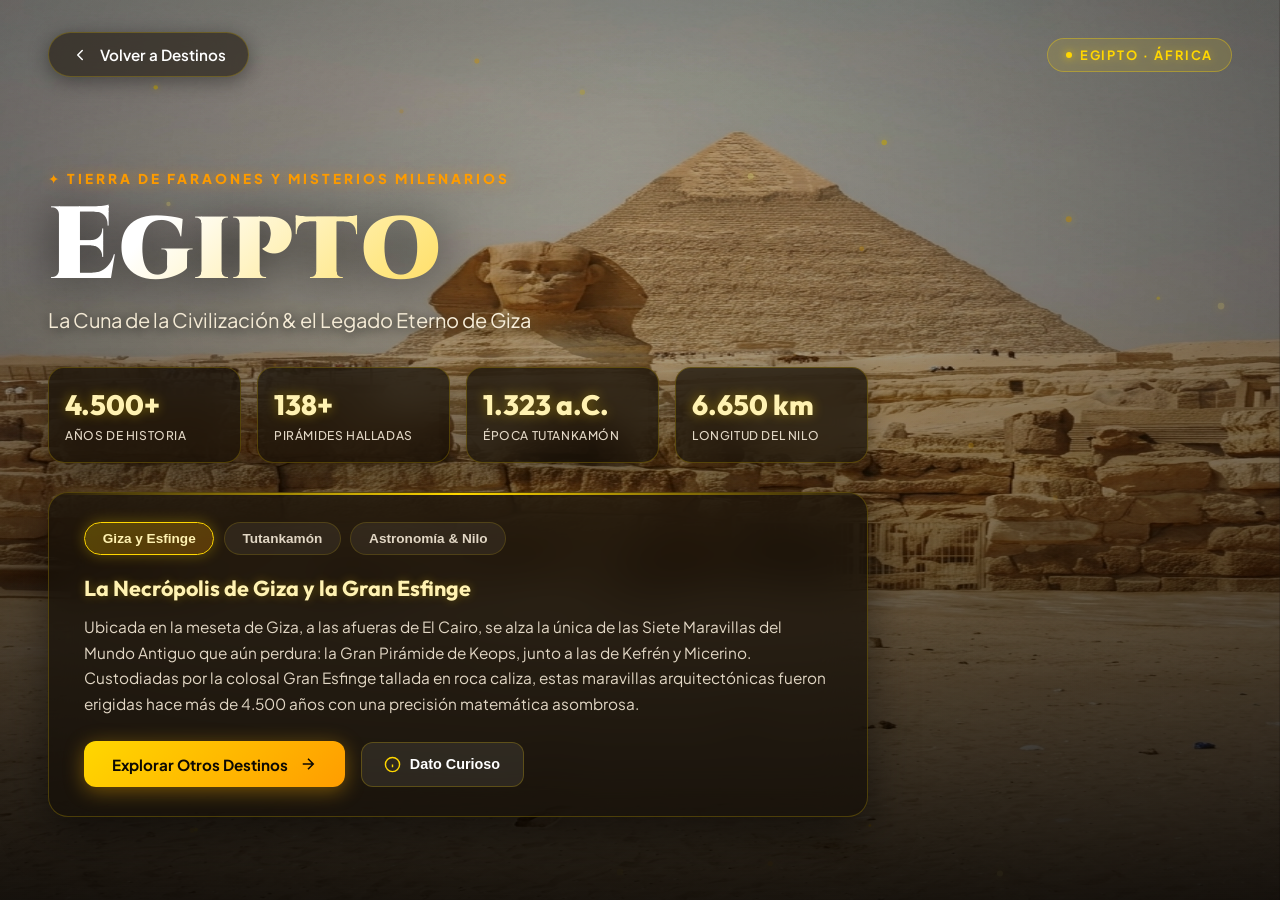
==== egipto.html @ 13f95218 "feat: versión inicial del portal interactivo Destinos Turísticos" ====
<!DOCTYPE html>
<html lang="es">
<head>
    <meta charset="UTF-8">
    <meta name="viewport" content="width=device-width, initial-scale=1.0">
    <title>Egipto - Pirámides de Giza y Tutankamón | Destinos Turísticos</title>
    <link rel="preconnect" href="https://fonts.googleapis.com">
    <link rel="preconnect" href="https://fonts.gstatic.com" crossorigin>
    <link href="https://fonts.googleapis.com/css2?family=Cinzel:wght@500;700;900&family=Outfit:wght@300;400;600;700;800&family=Plus+Jakarta+Sans:wght@300;400;500;600;700&display=swap" rel="stylesheet">
    <link rel="stylesheet" href="egipto.css">
</head>
<body>
    <!-- Fondo Panorámico de la Gran Esfinge y Pirámides de Giza con efecto cinematográfico -->
    <div class="egypt-hero-bg" id="egyptBg"></div>

    <!-- Velo solar y atmósfera dorada del desierto -->
    <div class="desert-glow-veil" id="desertVeil"></div>

    <!-- Canvas para partículas de polvo dorado y rayos solares sagrados -->
    <canvas id="egyptFxCanvas" class="egypt-fx-canvas"></canvas>

    <!-- Gradiente inferior para máxima legibilidad y contraste -->
    <div class="egypt-overlay-gradient"></div>

    <!-- Barra de Navegación Superior / Retorno -->
    <header class="egypt-header">
        <a href="index.html" class="back-btn" id="backBtn" aria-label="Volver a la vista principal de destinos">
            <svg class="back-icon" viewBox="0 0 24 24" fill="none" stroke="currentColor" stroke-width="2" stroke-linecap="round" stroke-linejoin="round">
                <path d="m15 18-6-6 6-6"/>
            </svg>
            <span>Volver a Destinos</span>
        </a>

        <div class="dest-badge">
            <span class="badge-dot"></span>
            <span>EGIPTO · ÁFRICA</span>
        </div>
    </header>

    <!-- Contenido Principal -->
    <main class="egypt-main">
        <section class="hero-content">
            <div class="tag-destination">✦ TIERRA DE FARAONES Y MISTERIOS MILENARIOS</div>
            <h1 class="egypt-title">Egipto</h1>
            <p class="egypt-subtitle">La Cuna de la Civilización & el Legado Eterno de Giza</p>

            <!-- Cuadrícula de estadísticas históricas -->
            <div class="stats-grid">
                <div class="stat-card">
                    <span class="stat-value">4.500+</span>
                    <span class="stat-label">Años de Historia</span>
                </div>
                <div class="stat-card">
                    <span class="stat-value">138+</span>
                    <span class="stat-label">Pirámides Halladas</span>
                </div>
                <div class="stat-card">
                    <span class="stat-value">1.323 a.C.</span>
                    <span class="stat-label">Época Tutankamón</span>
                </div>
                <div class="stat-card">
                    <span class="stat-value">6.650 km</span>
                    <span class="stat-label">Longitud del Nilo</span>
                </div>
            </div>

            <!-- Tarjeta de información principal con pestañas temáticas -->
            <div class="info-card">
                <div class="card-nav">
                    <button class="tab-btn active" data-tab="tab-giza" id="tabGiza">Giza y Esfinge</button>
                    <button class="tab-btn" data-tab="tab-tutankamon" id="tabTut">Tutankamón</button>
                    <button class="tab-btn" data-tab="tab-misterios" id="tabMisterios">Astronomía & Nilo</button>
                </div>

                <!-- Pestaña 1: Giza -->
                <div class="tab-content active" id="tab-giza">
                    <h3>La Necrópolis de Giza y la Gran Esfinge</h3>
                    <p>
                        Ubicada en la meseta de Giza, a las afueras de El Cairo, se alza la única de las Siete Maravillas del Mundo Antiguo que aún perdura: la Gran Pirámide de Keops, junto a las de Kefrén y Micerino. Custodiadas por la colosal Gran Esfinge tallada en roca caliza, estas maravillas arquitectónicas fueron erigidas hace más de 4.500 años con una precisión matemática asombrosa.
                    </p>
                </div>

                <!-- Pestaña 2: Tutankamón -->
                <div class="tab-content" id="tab-tutankamon">
                    <h3>El Enigma del Faraón Dorado</h3>
                    <p>
                        Descubierta intacta en 1922 por Howard Carter en el Valle de los Reyes, la tumba de Tutankamón (KV62) albergaba más de 5.000 tesoros invaluables. Su icónica máscara funeraria de oro macizo de 24 quilates, incrustada con lapislázuli, turquesas y cornalina, representa el culmen del arte sagrado y la inmortalidad en el Antiguo Egipto.
                    </p>
                </div>

                <!-- Pestaña 3: Astronomía -->
                <div class="tab-content" id="tab-misterios">
                    <h3>Astronomía Sagrada y el Río Nilo</h3>
                    <p>
                        Los antiguos egipcios alinearon sus templos y pirámides con los puntos cardinales y las constelaciones celestes, especialmente con el cinturón de Orión y la estrella Sirio. El río Nilo, venerado como fuente de vida y renacimiento, dictaba el calendario agrícola mediante sus crecidas periódicas que fertilizaban el desierto.
                    </p>
                </div>

                <!-- Fila de Acciones -->
                <div class="action-row">
                    <a href="index.html" class="btn-primary">
                        <span>Explorar Otros Destinos</span>
                        <svg viewBox="0 0 24 24" fill="none" stroke="currentColor" stroke-width="2">
                            <path d="M5 12h14M12 5l7 7-7 7"/>
                        </svg>
                    </a>

                    <button class="btn-secondary" id="curiosityBtn">
                        <svg viewBox="0 0 24 24" fill="none" stroke="currentColor" stroke-width="2">
                            <circle cx="12" cy="12" r="10"/>
                            <path d="M12 16v-4M12 8h.01"/>
                        </svg>
                        <span>Dato Curioso</span>
                    </button>
                </div>

                <!-- Mensaje emergente de curiosidad -->
                <div class="curiosity-box" id="curiosityBox">
                    <span class="curiosity-icon">✧</span>
                    <p id="curiosityText">¿Sabías que los constructores de las pirámides no eran esclavos, sino respetados obreros y artesanos remunerados y alimentados con carne y cerveza, enterrados con honores cerca de los monumentos?</p>
                </div>
            </div>
        </section>
    </main>

    <script src="egipto.js"></script>
</body>
</html>
---- egipto.css ----
/* Estilos modernos, cinematográficos y premium para la página de Egipto */
* {
    margin: 0;
    padding: 0;
    box-sizing: border-box;
}

:root {
    --primary-gold: #ffd700;
    --gold-light: #fff2b2;
    --gold-dark: #c59300;
    --accent-amber: #ff9d00;
    --lapis-cyan: #00e5ff;
    --bg-dark: #070503;
    --glass-bg: rgba(20, 14, 8, 0.72);
    --glass-border: rgba(255, 215, 0, 0.22);
    --glass-glow: rgba(255, 180, 0, 0.25);
    --text-main: #ffffff;
    --text-muted: #e2d7c5;
}

body {
    font-family: 'Plus Jakarta Sans', system-ui, -apple-system, sans-serif;
    min-height: 100vh;
    background-color: var(--bg-dark);
    color: var(--text-main);
    overflow-x: hidden;
    position: relative;
}

/* Fondo panorámico con la Gran Esfinge y Pirámides de Giza */
.egypt-hero-bg {
    position: fixed;
    top: 0;
    left: 0;
    width: 100vw;
    height: 100vh;
    background-image: url('esfinge_giza_limpia.jpg');
    background-size: 100% 100%;
    background-position: center center;
    background-repeat: no-repeat;
    z-index: 1;
    animation: desertAtmosphere 4.5s cubic-bezier(0.16, 1, 0.3, 1) forwards;
    will-change: filter, transform;
}

@keyframes desertAtmosphere {
    0% {
        transform: scale(1.04) translateY(8px);
        filter: brightness(1.2) contrast(1.1) saturate(1.15);
    }
    100% {
        transform: scale(1.0) translateY(0);
        filter: brightness(1.02) contrast(1.05) saturate(1.05);
    }
}

/* Capa de velo solar y resplandor dorado del desierto */
.desert-glow-veil {
    position: fixed;
    top: 0;
    left: 0;
    width: 100vw;
    height: 100vh;
    z-index: 2;
    pointer-events: none;
    background: radial-gradient(circle at 50% 25%, rgba(255, 180, 0, 0.12) 0%, rgba(10, 6, 2, 0.5) 100%);
    animation: veilGlow 4s ease forwards;
}

@keyframes veilGlow {
    0% {
        opacity: 0.2;
    }
    100% {
        opacity: 0.85;
    }
}

/* Canvas para partículas doradas y polvo estelar */
.egypt-fx-canvas {
    position: fixed;
    top: 0;
    left: 0;
    width: 100vw;
    height: 100vh;
    z-index: 3;
    pointer-events: none;
}

/* Gradiente inferior para legibilidad */
.egypt-overlay-gradient {
    position: fixed;
    top: 0;
    left: 0;
    width: 100vw;
    height: 100vh;
    background: linear-gradient(to top, rgba(7, 5, 3, 0.88) 0%, rgba(7, 5, 3, 0.35) 45%, rgba(7, 5, 3, 0.2) 100%);
    z-index: 4;
    pointer-events: none;
}

/* Header superior con botón de retorno */
.egypt-header {
    position: relative;
    z-index: 10;
    display: flex;
    justify-content: space-between;
    align-items: center;
    padding: 2rem 3rem;
    max-width: 1400px;
    margin: 0 auto;
}

.back-btn {
    display: inline-flex;
    align-items: center;
    gap: 0.65rem;
    color: #ffffff;
    text-decoration: none;
    font-size: 0.95rem;
    font-weight: 600;
    padding: 0.75rem 1.4rem;
    background: rgba(30, 22, 12, 0.6);
    backdrop-filter: blur(16px);
    -webkit-backdrop-filter: blur(16px);
    border: 1px solid var(--glass-border);
    border-radius: 999px;
    transition: all 0.3s cubic-bezier(0.16, 1, 0.3, 1);
    box-shadow: 0 4px 20px rgba(0, 0, 0, 0.4);
}

.back-btn .back-icon {
    width: 18px;
    height: 18px;
    transition: transform 0.3s ease;
}

.back-btn:hover {
    background: rgba(255, 215, 0, 0.2);
    border-color: var(--primary-gold);
    box-shadow: 0 0 25px rgba(255, 215, 0, 0.45);
    transform: translateX(-4px);
    color: var(--gold-light);
}

.back-btn:hover .back-icon {
    transform: translateX(-3px);
}

.dest-badge {
    display: inline-flex;
    align-items: center;
    gap: 0.5rem;
    font-size: 0.8rem;
    font-weight: 700;
    letter-spacing: 0.15em;
    color: var(--primary-gold);
    background: rgba(255, 215, 0, 0.12);
    padding: 0.5rem 1.1rem;
    border-radius: 999px;
    border: 1px solid rgba(255, 215, 0, 0.35);
    backdrop-filter: blur(10px);
    text-shadow: 0 0 10px rgba(255, 215, 0, 0.4);
}

.badge-dot {
    width: 6px;
    height: 6px;
    background-color: var(--primary-gold);
    border-radius: 50%;
    box-shadow: 0 0 8px var(--primary-gold);
}

/* Contenido Principal */
.egypt-main {
    position: relative;
    z-index: 10;
    max-width: 1300px;
    margin: 0 auto;
    padding: 1.5rem 3rem 4.5rem 3rem;
    display: flex;
    flex-direction: column;
    justify-content: flex-end;
    min-height: calc(100vh - 120px);
}

.hero-content {
    max-width: 820px;
    animation: fadeInUp 0.9s cubic-bezier(0.16, 1, 0.3, 1) both;
}

@keyframes fadeInUp {
    from {
        opacity: 0;
        transform: translateY(30px);
    }
    to {
        opacity: 1;
        transform: translateY(0);
    }
}

.tag-destination {
    display: inline-block;
    color: var(--accent-amber);
    font-size: 0.85rem;
    font-weight: 800;
    letter-spacing: 0.22em;
    margin-bottom: 0.6rem;
    text-shadow: 0 0 14px rgba(255, 157, 0, 0.6);
}

.egypt-title {
    font-family: 'Cinzel', 'Outfit', sans-serif;
    font-size: clamp(3.5rem, 8vw, 6.5rem);
    font-weight: 900;
    line-height: 1.0;
    letter-spacing: 0.02em;
    background: linear-gradient(135deg, #ffffff 15%, #ffe680 45%, #ffb800 85%, #d48b00 100%);
    -webkit-background-clip: text;
    -webkit-text-fill-color: transparent;
    margin-bottom: 0.5rem;
    filter: drop-shadow(0 4px 24px rgba(0, 0, 0, 0.7));
}

.egypt-subtitle {
    font-size: 1.25rem;
    font-weight: 400;
    color: #f7edd8;
    margin-bottom: 2.2rem;
    text-shadow: 0 2px 12px rgba(0, 0, 0, 0.85);
}

/* Cuadrícula de estadísticas */
.stats-grid {
    display: grid;
    grid-template-columns: repeat(auto-fit, minmax(140px, 1fr));
    gap: 1rem;
    margin-bottom: 1.8rem;
}

.stat-card {
    background: var(--glass-bg);
    border: 1px solid var(--glass-border);
    backdrop-filter: blur(16px);
    -webkit-backdrop-filter: blur(16px);
    border-radius: 16px;
    padding: 1.2rem 1rem;
    display: flex;
    flex-direction: column;
    gap: 0.35rem;
    transition: transform 0.3s ease, border-color 0.3s ease, box-shadow 0.3s ease;
    box-shadow: 0 8px 24px rgba(0, 0, 0, 0.35);
}

.stat-card:hover {
    transform: translateY(-4px);
    border-color: var(--primary-gold);
    box-shadow: 0 8px 30px rgba(255, 215, 0, 0.25);
}

.stat-value {
    font-family: 'Outfit', sans-serif;
    font-size: 1.75rem;
    font-weight: 800;
    color: var(--gold-light);
    text-shadow: 0 0 12px rgba(255, 215, 0, 0.4);
}

.stat-label {
    font-size: 0.75rem;
    color: var(--text-muted);
    font-weight: 500;
    text-transform: uppercase;
    letter-spacing: 0.05em;
}

/* Tarjeta de información interactiva */
.info-card {
    background: var(--glass-bg);
    border: 1px solid var(--glass-border);
    backdrop-filter: blur(22px);
    -webkit-backdrop-filter: blur(22px);
    border-radius: 20px;
    padding: 1.8rem 2.2rem;
    box-shadow: 0 16px 45px rgba(0, 0, 0, 0.5);
    position: relative;
    overflow: hidden;
}

.info-card::before {
    content: '';
    position: absolute;
    top: 0;
    left: 0;
    right: 0;
    height: 2px;
    background: linear-gradient(90deg, transparent, var(--primary-gold), transparent);
}

/* Selector de pestañas */
.card-nav {
    display: flex;
    gap: 0.6rem;
    margin-bottom: 1.2rem;
    flex-wrap: wrap;
}

.tab-btn {
    background: rgba(255, 255, 255, 0.06);
    border: 1px solid rgba(255, 215, 0, 0.15);
    color: var(--text-muted);
    padding: 0.5rem 1.1rem;
    border-radius: 999px;
    font-size: 0.85rem;
    font-weight: 600;
    cursor: pointer;
    transition: all 0.25s ease;
}

.tab-btn:hover {
    background: rgba(255, 215, 0, 0.15);
    color: #ffffff;
    border-color: rgba(255, 215, 0, 0.4);
}

.tab-btn.active {
    background: linear-gradient(135deg, rgba(255, 215, 0, 0.25) 0%, rgba(255, 157, 0, 0.25) 100%);
    border-color: var(--primary-gold);
    color: var(--gold-light);
    box-shadow: 0 0 14px rgba(255, 215, 0, 0.3);
}

/* Contenido de pestañas */
.tab-content {
    display: none;
    animation: fadeInTab 0.4s ease forwards;
}

.tab-content.active {
    display: block;
}

@keyframes fadeInTab {
    from {
        opacity: 0;
        transform: translateY(8px);
    }
    to {
        opacity: 1;
        transform: translateY(0);
    }
}

.info-card h3 {
    font-family: 'Outfit', sans-serif;
    font-size: 1.35rem;
    font-weight: 700;
    margin-bottom: 0.75rem;
    color: var(--gold-light);
    text-shadow: 0 0 10px rgba(255, 215, 0, 0.3);
}

.info-card p {
    color: var(--text-muted);
    font-size: 0.96rem;
    line-height: 1.68;
    margin-bottom: 1.5rem;
}

/* Fila de acciones */
.action-row {
    display: flex;
    gap: 1rem;
    flex-wrap: wrap;
    align-items: center;
}

.btn-primary {
    display: inline-flex;
    align-items: center;
    gap: 0.65rem;
    background: linear-gradient(135deg, #ffd700 0%, #ff9d00 100%);
    color: #0d0903;
    text-decoration: none;
    font-weight: 700;
    font-size: 0.95rem;
    padding: 0.85rem 1.75rem;
    border-radius: 12px;
    transition: all 0.3s cubic-bezier(0.16, 1, 0.3, 1);
    box-shadow: 0 4px 20px rgba(255, 180, 0, 0.4);
    border: none;
}

.btn-primary svg {
    width: 18px;
    height: 18px;
    transition: transform 0.3s ease;
}

.btn-primary:hover {
    transform: translateY(-2px);
    box-shadow: 0 8px 30px rgba(255, 215, 0, 0.65);
    filter: brightness(1.1);
}

.btn-primary:hover svg {
    transform: translateX(4px);
}

.btn-secondary {
    display: inline-flex;
    align-items: center;
    gap: 0.55rem;
    background: rgba(255, 255, 255, 0.08);
    color: #ffffff;
    font-weight: 600;
    font-size: 0.9rem;
    padding: 0.82rem 1.4rem;
    border-radius: 12px;
    border: 1px solid var(--glass-border);
    cursor: pointer;
    transition: all 0.3s ease;
}

.btn-secondary svg {
    width: 17px;
    height: 17px;
    color: var(--primary-gold);
}

.btn-secondary:hover {
    background: rgba(255, 215, 0, 0.15);
    border-color: var(--primary-gold);
    transform: translateY(-2px);
    color: var(--gold-light);
}

/* Caja de Dato Curioso desplegable */
.curiosity-box {
    margin-top: 1.2rem;
    padding: 1rem 1.25rem;
    background: rgba(255, 215, 0, 0.08);
    border-left: 3px solid var(--primary-gold);
    border-radius: 8px;
    display: none;
    align-items: flex-start;
    gap: 0.75rem;
    animation: fadeInTab 0.35s ease forwards;
}

.curiosity-box.visible {
    display: flex;
}

.curiosity-icon {
    color: var(--primary-gold);
    font-size: 1.2rem;
    line-height: 1;
    text-shadow: 0 0 8px var(--primary-gold);
}

.curiosity-box p {
    font-size: 0.88rem;
    color: #fcecd2;
    margin: 0;
    line-height: 1.5;
}

/* Responsividad */
@media (max-width: 768px) {
    .egypt-header {
        padding: 1.2rem 1.5rem;
    }
    .egypt-main {
        padding: 1rem 1.5rem 3rem 1.5rem;
    }
    .stats-grid {
        grid-template-columns: repeat(2, 1fr);
    }
    .info-card {
        padding: 1.4rem;
    }
    .egypt-title {
        font-size: 3.2rem;
    }
}
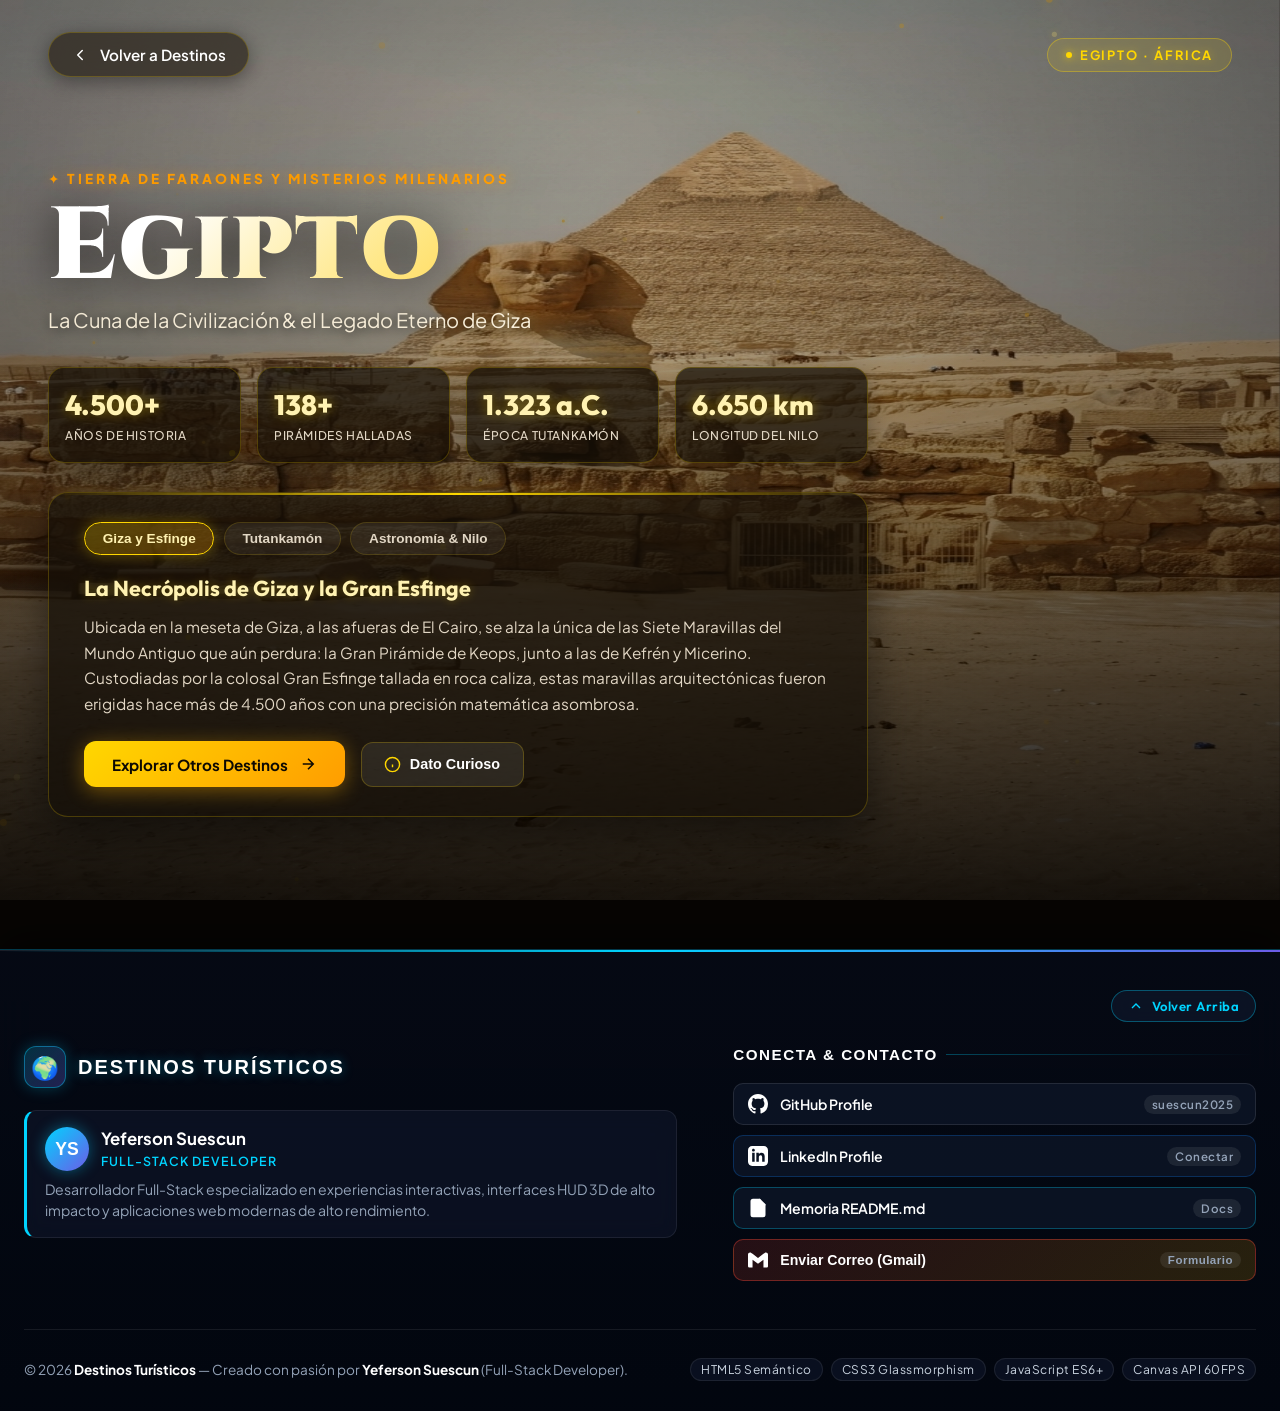
==== commit 687aeb30: "feat: añadir footer interactivo con perfil full-stack, redes sociales y modal de contacto" ====
--- a/egipto.html
+++ b/egipto.html
@@ -8,6 +8,7 @@
     <link rel="preconnect" href="https://fonts.gstatic.com" crossorigin>
     <link href="https://fonts.googleapis.com/css2?family=Cinzel:wght@500;700;900&family=Outfit:wght@300;400;600;700;800&family=Plus+Jakarta+Sans:wght@300;400;500;600;700&display=swap" rel="stylesheet">
     <link rel="stylesheet" href="egipto.css">
+    <link rel="stylesheet" href="footer.css">
 </head>
 <body>
     <!-- Fondo Panorámico de la Gran Esfinge y Pirámides de Giza con efecto cinematográfico -->
@@ -123,6 +124,177 @@
         </section>
     </main>
 
+    <!-- =========================================================
+         FOOTER INFORMATIVO & PERFIL PROFESIONAL
+         ========================================================= -->
+    <footer class="main-footer" id="mainFooter">
+        <div class="footer-container">
+            <!-- Barra superior de control para minimizar y volver arriba -->
+            <div class="footer-top-bar">
+                <button type="button" class="btn-minimize-footer js-scroll-to-top" aria-label="Volver arriba">
+                    <svg viewBox="0 0 24 24" width="16" height="16" fill="none" stroke="currentColor" stroke-width="2">
+                        <polyline points="18 15 12 9 6 15"></polyline>
+                    </svg>
+                    <span>Volver Arriba</span>
+                </button>
+            </div>
+
+            <div class="footer-grid">
+                <!-- Columna 1: Marca & Perfil Desarrollador Full-Stack -->
+                <div class="footer-brand">
+                    <a href="index.html" class="footer-logo-wrap" aria-label="Inicio Destinos Turísticos">
+                        <div class="footer-logo-icon">🌍</div>
+                        <span class="footer-brand-title">Destinos Turísticos</span>
+                    </a>
+                    
+                    <div class="developer-card">
+                        <div class="dev-header">
+                            <div class="dev-avatar">YS</div>
+                            <div class="dev-info">
+                                <h4>Yeferson Suescun</h4>
+                                <span class="dev-role">Full-Stack Developer</span>
+                            </div>
+                        </div>
+                        <p class="dev-bio">
+                            Desarrollador Full-Stack especializado en experiencias interactivas, interfaces HUD 3D de alto impacto y aplicaciones web modernas de alto rendimiento.
+                        </p>
+                    </div>
+                </div>
+
+                <!-- Columna 2: Redes Sociales, Documentación y Contacto -->
+                <div class="footer-social-col">
+                    <h4 class="footer-col-title">Conecta & Contacto</h4>
+                    <div class="social-buttons-grid">
+                        <!-- GitHub -->
+                        <a href="https://github.com/suescun2025" target="_blank" rel="noopener noreferrer" class="social-btn btn-github" aria-label="Ver perfil de GitHub de Yeferson Suescun">
+                            <svg viewBox="0 0 24 24">
+                                <path d="M12 0C5.37 0 0 5.37 0 12c0 5.31 3.435 9.795 8.205 11.385.6.105.825-.255.825-.57 0-.285-.015-1.23-.015-2.235-3.015.555-3.795-.735-4.035-1.41-.135-.345-.72-1.41-1.23-1.695-.42-.225-1.02-.78-.015-.795.945-.015 1.62.87 1.845 1.23 1.08 1.815 2.805 1.305 3.495.99.105-.78.42-1.305.765-1.605-2.67-.3-5.46-1.335-5.46-5.925 0-1.305.465-2.385 1.23-3.225-.12-.3-.54-1.53.12-3.18 0 0 1.005-.315 3.3 1.23.96-.27 1.98-.405 3-.405s2.04.135 3 .405c2.295-1.56 3.3-1.23 3.3-1.23.66 1.65.24 2.88.12 3.18.765.84 1.23 1.905 1.23 3.225 0 4.605-2.805 5.625-5.475 5.925.435.375.81 1.095.81 2.22 0 1.605-.015 2.895-.015 3.3 0 .315.225.69.825.57A12.02 12.02 0 0024 12c0-6.63-5.37-12-12-12z"/>
+                            </svg>
+                            <span>GitHub Profile</span>
+                            <span class="social-badge">suescun2025</span>
+                        </a>
+
+                        <!-- LinkedIn -->
+                        <a href="https://www.linkedin.com/in/suescun-suescun-salazar-ba9824304" target="_blank" rel="noopener noreferrer" class="social-btn btn-linkedin" aria-label="Ver perfil de LinkedIn de Yeferson Suescun">
+                            <svg viewBox="0 0 24 24">
+                                <path d="M19 0h-14c-2.761 0-5 2.239-5 5v14c0 2.761 2.239 5 5 5h14c2.762 0 5-2.239 5-5v-14c0-2.761-2.238-5-5-5zm-11 19h-3v-11h3v11zm-1.5-12.268c-.966 0-1.75-.79-1.75-1.764s.784-1.764 1.75-1.764 1.75.79 1.75 1.764-.783 1.764-1.75 1.764zm13.5 12.268h-3v-5.604c0-3.368-4-3.113-4 0v5.604h-3v-11h3v1.765c1.396-2.586 7-2.777 7 2.476v6.759z"/>
+                            </svg>
+                            <span>LinkedIn Profile</span>
+                            <span class="social-badge">Conectar</span>
+                        </a>
+
+                        <!-- README Fichero / Memoria -->
+                        <a href="https://github.com/suescun2025/destinos-turisticos#readme" target="_blank" rel="noopener noreferrer" class="social-btn btn-readme" aria-label="Ver archivo README y memoria técnica del proyecto">
+                            <svg viewBox="0 0 24 24" fill="none" stroke="currentColor" stroke-width="2" stroke-linecap="round" stroke-linejoin="round">
+                                <path d="M14 2H6a2 2 0 0 0-2 2v16a2 2 0 0 0 2 2h12a2 2 0 0 0 2-2V8z"></path>
+                                <polyline points="14 2 14 8 20 8"></polyline>
+                                <line x1="16" y1="13" x2="8" y2="13"></line>
+                                <line x1="16" y1="17" x2="8" y2="17"></line>
+                                <polyline points="10 9 9 9 8 9"></polyline>
+                            </svg>
+                            <span>Memoria README.md</span>
+                            <span class="social-badge">Docs</span>
+                        </a>
+
+                        <!-- Botón Formulario Contacto Gmail -->
+                        <button type="button" class="social-btn btn-contact js-open-contact-modal" aria-label="Abrir formulario de contacto directo por Gmail">
+                            <svg viewBox="0 0 24 24">
+                                <path d="M24 5.457v13.909c0 .904-.732 1.636-1.636 1.636h-3.819V11.73L12 16.64l-6.545-4.91v9.273H1.636A1.636 1.636 0 0 1 0 19.366V5.457c0-2.023 2.309-3.178 3.927-1.964L5.455 4.64 12 9.548l6.545-4.91 1.528-1.145C21.69 2.28 24 3.434 24 5.457z"/>
+                            </svg>
+                            <span>Enviar Correo (Gmail)</span>
+                            <span class="social-badge">Formulario</span>
+                        </button>
+                    </div>
+                </div>
+            </div>
+
+            <!-- Barra Inferior de Copyright y Tecnologías -->
+            <div class="footer-bottom">
+                <p class="footer-copy">
+                    &copy; 2026 <strong>Destinos Turísticos</strong> &mdash; Creado con pasión por <strong>Yeferson Suescun</strong> (Full-Stack Developer).
+                </p>
+                <div class="footer-tech-stack">
+                    <span class="tech-pill">HTML5 Semántico</span>
+                    <span class="tech-pill">CSS3 Glassmorphism</span>
+                    <span class="tech-pill">JavaScript ES6+</span>
+                    <span class="tech-pill">Canvas API 60FPS</span>
+                </div>
+            </div>
+        </div>
+    </footer>
+
+    <!-- =========================================================
+         MODAL INTERACTIVO DE CONTACTO DIRECTO
+         ========================================================= -->
+    <div class="contact-modal-overlay" id="contactModal" role="dialog" aria-modal="true" aria-labelledby="modalTitle">
+        <div class="contact-modal-card">
+            <div class="modal-header">
+                <div class="modal-header-title">
+                    <svg viewBox="0 0 24 24" fill="currentColor">
+                        <path d="M24 5.457v13.909c0 .904-.732 1.636-1.636 1.636h-3.819V11.73L12 16.64l-6.545-4.91v9.273H1.636A1.636 1.636 0 0 1 0 19.366V5.457c0-2.023 2.309-3.178 3.927-1.964L5.455 4.64 12 9.548l6.545-4.91 1.528-1.145C21.69 2.28 24 3.434 24 5.457z"/>
+                    </svg>
+                    <h3 id="modalTitle">Contacto con Desarrollador</h3>
+                </div>
+                <button class="modal-close-btn" id="closeContactModal" aria-label="Cerrar modal">
+                    <svg viewBox="0 0 24 24" width="20" height="20" fill="none" stroke="currentColor" stroke-width="2">
+                        <line x1="18" y1="6" x2="6" y2="18"></line>
+                        <line x1="6" y1="6" x2="18" y2="18"></line>
+                    </svg>
+                </button>
+            </div>
+
+            <div class="modal-body">
+                <!-- Información del Destinatario -->
+                <div class="recipient-info-box">
+                    <div>
+                        <div class="recipient-label">Para (Destinatario):</div>
+                        <div class="recipient-email">suescunyeferson32@gmail.com</div>
+                    </div>
+                </div>
+
+                <form id="contactForm">
+                    <div class="form-group">
+                        <label for="senderName" class="form-label">Tu Nombre o Empresa</label>
+                        <input type="text" id="senderName" class="form-input" placeholder="Ej. Juan Pérez / Empresa X" required>
+                    </div>
+
+                    <div class="form-group">
+                        <label for="senderEmail" class="form-label">Tu Correo Electrónico (Desde donde envías)</label>
+                        <input type="email" id="senderEmail" class="form-input" placeholder="tu-correo@ejemplo.com" required>
+                    </div>
+
+                    <div class="form-group">
+                        <label for="msgSubject" class="form-label">Asunto</label>
+                        <input type="text" id="msgSubject" class="form-input" placeholder="Consulta sobre proyecto / Oportunidad profesional" value="Contacto desde Web de Destinos Turísticos">
+                    </div>
+
+                    <div class="form-group">
+                        <label for="msgBody" class="form-label">Mensaje / Comentario</label>
+                        <textarea id="msgBody" class="form-textarea" placeholder="Escribe aquí tu mensaje, comentarios o propuesta para Yeferson Suescun..." required></textarea>
+                    </div>
+
+                    <div class="modal-actions">
+                        <button type="submit" class="btn-submit-contact">
+                            <svg viewBox="0 0 24 24" width="18" height="18" fill="none" stroke="currentColor" stroke-width="2">
+                                <line x1="22" y1="2" x2="11" y2="13"></line>
+                                <polygon points="22 2 15 22 11 13 2 9 22 2"></polygon>
+                            </svg>
+                            <span>Enviar Mensaje</span>
+                        </button>
+                        <button type="button" class="btn-cancel-modal" id="cancelContactModal">Cancelar</button>
+                    </div>
+                </form>
+            </div>
+        </div>
+    </div>
+
+    <!-- Toast de Notificación -->
+    <div class="contact-toast" id="contactToast" role="alert">
+        <div class="toast-icon">✓</div>
+        <div id="toastMessage">¡Mensaje preparado con éxito!</div>
+    </div>
+
     <script src="egipto.js"></script>
+    <script src="footer.js"></script>
 </body>
 </html>
--- a/footer.css
+++ b/footer.css
@@ -0,0 +1,654 @@
+/* =========================================================
+   FOOTER & CONTACT MODAL - DESTINOS TURÍSTICOS
+   Estética Glassmorphism HUD, Luces de Neón y Responsive
+   ========================================================= */
+
+/* Desplazamiento suave global */
+html {
+    scroll-behavior: smooth;
+}
+
+/* Contenedor Principal del Footer */
+.main-footer {
+    position: relative;
+    z-index: 55;
+    background: linear-gradient(180deg, rgba(5, 11, 24, 0.82) 0%, rgba(2, 6, 15, 0.98) 100%);
+    backdrop-filter: blur(20px);
+    -webkit-backdrop-filter: blur(20px);
+    border-top: 1px solid rgba(0, 212, 255, 0.25);
+    box-shadow: 0 -10px 40px rgba(0, 0, 0, 0.6), inset 0 1px 0 rgba(255, 255, 255, 0.08);
+    color: #e2e8f0;
+    font-family: 'Plus Jakarta Sans', system-ui, -apple-system, sans-serif;
+    padding: 40px 24px 30px;
+    margin-top: 60px;
+    overflow: hidden;
+}
+
+/* Barra superior de control / Minimizar */
+.footer-top-bar {
+    display: flex;
+    justify-content: flex-end;
+    align-items: center;
+    margin-bottom: 24px;
+}
+
+.btn-minimize-footer {
+    display: inline-flex;
+    align-items: center;
+    gap: 8px;
+    padding: 7px 16px;
+    border-radius: 20px;
+    background: rgba(15, 23, 42, 0.7);
+    border: 1px solid rgba(0, 212, 255, 0.35);
+    color: #00d4ff;
+    font-family: 'Outfit', sans-serif;
+    font-size: 0.82rem;
+    font-weight: 600;
+    letter-spacing: 0.5px;
+    cursor: pointer;
+    backdrop-filter: blur(10px);
+    transition: all 0.25s cubic-bezier(0.16, 1, 0.3, 1);
+}
+
+.btn-minimize-footer:hover {
+    background: rgba(0, 212, 255, 0.18);
+    border-color: #00d4ff;
+    color: #ffffff;
+    box-shadow: 0 0 15px rgba(0, 212, 255, 0.4);
+    transform: translateY(-2px);
+}
+
+.btn-minimize-footer svg {
+    transition: transform 0.25s ease;
+}
+
+.btn-minimize-footer:hover svg {
+    transform: translateY(-2px);
+}
+
+/* Línea de Neón Superior Animada */
+.main-footer::before {
+    content: '';
+    position: absolute;
+    top: 0;
+    left: 0;
+    right: 0;
+    height: 2px;
+    background: linear-gradient(90deg, transparent, #00d4ff 25%, #6c5ce7 50%, #ffd700 75%, transparent);
+    background-size: 200% 100%;
+    animation: neonGlowFlow 8s ease infinite;
+}
+
+@keyframes neonGlowFlow {
+    0% { background-position: 0% 50%; }
+    50% { background-position: 100% 50%; }
+    100% { background-position: 0% 50%; }
+}
+
+/* Envoltorio de Ancho Máximo */
+.footer-container {
+    max-width: 1280px;
+    margin: 0 auto;
+}
+
+/* Grid Principal de 2 Columnas (Perfil Desarrollador y Redes/Contacto) */
+.footer-grid {
+    display: grid;
+    grid-template-columns: 1.25fr 1fr;
+    gap: 56px;
+    margin-bottom: 48px;
+    align-items: start;
+}
+
+@media (max-width: 860px) {
+    .footer-grid {
+        grid-template-columns: 1fr;
+        gap: 36px;
+    }
+}
+
+/* =========================================================
+   COLUMNA 1: PERFIL DESARROLLADOR & MARCA
+   ========================================================= */
+.footer-brand {
+    display: flex;
+    flex-direction: column;
+    gap: 16px;
+}
+
+.footer-logo-wrap {
+    display: flex;
+    align-items: center;
+    gap: 12px;
+    text-decoration: none;
+}
+
+.footer-logo-icon {
+    width: 42px;
+    height: 42px;
+    border-radius: 12px;
+    background: linear-gradient(135deg, rgba(0, 212, 255, 0.2), rgba(108, 92, 231, 0.3));
+    border: 1px solid rgba(0, 212, 255, 0.4);
+    display: flex;
+    align-items: center;
+    justify-content: center;
+    color: #00d4ff;
+    font-size: 1.4rem;
+    box-shadow: 0 0 15px rgba(0, 212, 255, 0.25);
+}
+
+.footer-brand-title {
+    font-family: 'Orbitron', sans-serif;
+    font-size: 1.25rem;
+    font-weight: 800;
+    letter-spacing: 2px;
+    color: #ffffff;
+    text-transform: uppercase;
+    text-shadow: 0 0 12px rgba(0, 212, 255, 0.4);
+}
+
+/* Tarjeta del Desarrollador */
+.developer-card {
+    background: rgba(15, 23, 42, 0.6);
+    border: 1px solid rgba(255, 255, 255, 0.08);
+    border-left: 3px solid #00d4ff;
+    border-radius: 12px;
+    padding: 16px 18px;
+    margin-top: 6px;
+    backdrop-filter: blur(10px);
+}
+
+.dev-header {
+    display: flex;
+    align-items: center;
+    gap: 12px;
+    margin-bottom: 8px;
+}
+
+.dev-avatar {
+    width: 44px;
+    height: 44px;
+    border-radius: 50%;
+    background: linear-gradient(135deg, #00d4ff, #6c5ce7);
+    display: flex;
+    align-items: center;
+    justify-content: center;
+    color: #ffffff;
+    font-family: 'Orbitron', sans-serif;
+    font-weight: 800;
+    font-size: 1.1rem;
+    box-shadow: 0 0 15px rgba(0, 212, 255, 0.4);
+    flex-shrink: 0;
+}
+
+.dev-info h4 {
+    color: #ffffff;
+    font-size: 1.05rem;
+    font-weight: 700;
+    margin: 0;
+}
+
+.dev-role {
+    display: inline-block;
+    color: #00d4ff;
+    font-size: 0.78rem;
+    font-weight: 600;
+    text-transform: uppercase;
+    letter-spacing: 1px;
+}
+
+.dev-bio {
+    color: #94a3b8;
+    font-size: 0.88rem;
+    line-height: 1.5;
+    margin: 0;
+}
+
+/* =========================================================
+   COLUMNA 2: NAVEGACIÓN POR DESTINOS
+   ========================================================= */
+.footer-col-title {
+    font-family: 'Orbitron', sans-serif;
+    font-size: 0.95rem;
+    font-weight: 700;
+    color: #ffffff;
+    letter-spacing: 1.5px;
+    text-transform: uppercase;
+    margin-bottom: 20px;
+    display: flex;
+    align-items: center;
+    gap: 8px;
+}
+
+.footer-col-title::after {
+    content: '';
+    flex: 1;
+    height: 1px;
+    background: linear-gradient(90deg, rgba(0, 212, 255, 0.3), transparent);
+}
+
+.footer-links-list {
+    list-style: none;
+    padding: 0;
+    margin: 0;
+    display: flex;
+    flex-direction: column;
+    gap: 10px;
+}
+
+.footer-nav-link {
+    display: inline-flex;
+    align-items: center;
+    gap: 10px;
+    color: #cbd5e1;
+    text-decoration: none;
+    font-size: 0.92rem;
+    padding: 6px 10px;
+    border-radius: 8px;
+    transition: all 0.25s ease;
+    border: 1px solid transparent;
+}
+
+.footer-nav-link:hover {
+    color: #00d4ff;
+    background: rgba(0, 212, 255, 0.08);
+    border-color: rgba(0, 212, 255, 0.25);
+    transform: translateX(4px);
+    box-shadow: 0 0 12px rgba(0, 212, 255, 0.15);
+}
+
+.footer-nav-flag {
+    font-size: 1.1rem;
+}
+
+/* =========================================================
+   COLUMNA 3: REDES SOCIALES, README Y CONTACTO
+   ========================================================= */
+.social-buttons-grid {
+    display: flex;
+    flex-direction: column;
+    gap: 10px;
+}
+
+.social-btn {
+    display: flex;
+    align-items: center;
+    gap: 12px;
+    padding: 10px 14px;
+    border-radius: 10px;
+    text-decoration: none;
+    font-size: 0.88rem;
+    font-weight: 600;
+    color: #ffffff;
+    background: rgba(15, 23, 42, 0.7);
+    border: 1px solid rgba(255, 255, 255, 0.1);
+    transition: all 0.3s cubic-bezier(0.16, 1, 0.3, 1);
+    cursor: pointer;
+}
+
+.social-btn svg {
+    width: 20px;
+    height: 20px;
+    flex-shrink: 0;
+    fill: currentColor;
+    transition: transform 0.3s ease;
+}
+
+/* Botón GitHub */
+.social-btn.btn-github:hover {
+    background: rgba(36, 41, 46, 0.9);
+    border-color: rgba(255, 255, 255, 0.4);
+    box-shadow: 0 0 18px rgba(255, 255, 255, 0.2);
+    transform: translateY(-2px);
+}
+
+/* Botón LinkedIn */
+.social-btn.btn-linkedin {
+    border-color: rgba(10, 102, 194, 0.35);
+}
+.social-btn.btn-linkedin:hover {
+    background: rgba(10, 102, 194, 0.25);
+    border-color: #0a66c2;
+    box-shadow: 0 0 18px rgba(10, 102, 194, 0.4);
+    transform: translateY(-2px);
+    color: #70b5f9;
+}
+
+/* Botón README / Documentación */
+.social-btn.btn-readme {
+    border-color: rgba(0, 212, 255, 0.3);
+}
+.social-btn.btn-readme:hover {
+    background: rgba(0, 212, 255, 0.15);
+    border-color: #00d4ff;
+    box-shadow: 0 0 18px rgba(0, 212, 255, 0.35);
+    transform: translateY(-2px);
+    color: #00d4ff;
+}
+
+/* Botón Formulario Contacto Gmail */
+.social-btn.btn-contact {
+    background: linear-gradient(135deg, rgba(234, 67, 53, 0.15), rgba(251, 188, 4, 0.15));
+    border-color: rgba(234, 67, 53, 0.4);
+}
+.social-btn.btn-contact:hover {
+    background: linear-gradient(135deg, rgba(234, 67, 53, 0.3), rgba(251, 188, 4, 0.3));
+    border-color: #ea4335;
+    box-shadow: 0 0 20px rgba(234, 67, 53, 0.4);
+    transform: translateY(-2px);
+    color: #ff8a80;
+}
+
+.social-badge {
+    margin-left: auto;
+    font-size: 0.72rem;
+    padding: 2px 8px;
+    border-radius: 20px;
+    background: rgba(255, 255, 255, 0.08);
+    color: #94a3b8;
+    letter-spacing: 0.5px;
+}
+
+/* =========================================================
+   BARRA INFERIOR / COPYRIGHT Y STACK
+   ========================================================= */
+.footer-bottom {
+    padding-top: 28px;
+    border-top: 1px solid rgba(255, 255, 255, 0.08);
+    display: flex;
+    justify-content: space-between;
+    align-items: center;
+    flex-wrap: wrap;
+    gap: 20px;
+}
+
+.footer-copy {
+    color: #94a3b8;
+    font-size: 0.85rem;
+    margin: 0;
+}
+
+.footer-copy strong {
+    color: #ffffff;
+}
+
+.footer-tech-stack {
+    display: flex;
+    flex-wrap: wrap;
+    gap: 8px;
+}
+
+.tech-pill {
+    font-size: 0.75rem;
+    padding: 3px 10px;
+    border-radius: 12px;
+    background: rgba(15, 23, 42, 0.6);
+    border: 1px solid rgba(255, 255, 255, 0.08);
+    color: #cbd5e1;
+    letter-spacing: 0.5px;
+    transition: all 0.2s ease;
+}
+
+.tech-pill:hover {
+    border-color: #00d4ff;
+    color: #00d4ff;
+    box-shadow: 0 0 10px rgba(0, 212, 255, 0.2);
+}
+
+/* =========================================================
+   MODAL INTERACTIVO DE CONTACTO
+   ========================================================= */
+.contact-modal-overlay {
+    position: fixed;
+    top: 0;
+    left: 0;
+    width: 100vw;
+    height: 100vh;
+    background: rgba(2, 6, 18, 0.75);
+    backdrop-filter: blur(12px);
+    -webkit-backdrop-filter: blur(12px);
+    z-index: 9999;
+    display: flex;
+    align-items: center;
+    justify-content: center;
+    padding: 20px;
+    opacity: 0;
+    visibility: hidden;
+    transition: all 0.35s cubic-bezier(0.16, 1, 0.3, 1);
+}
+
+.contact-modal-overlay.active {
+    opacity: 1;
+    visibility: visible;
+}
+
+.contact-modal-card {
+    background: linear-gradient(165deg, rgba(15, 23, 42, 0.95) 0%, rgba(6, 11, 24, 0.98) 100%);
+    border: 1px solid rgba(0, 212, 255, 0.35);
+    border-radius: 20px;
+    width: 100%;
+    max-width: 540px;
+    box-shadow: 0 25px 60px rgba(0, 0, 0, 0.8), 0 0 35px rgba(0, 212, 255, 0.25);
+    overflow: hidden;
+    transform: scale(0.92) translateY(20px);
+    transition: transform 0.35s cubic-bezier(0.16, 1, 0.3, 1);
+    font-family: 'Plus Jakarta Sans', system-ui, sans-serif;
+}
+
+.contact-modal-overlay.active .contact-modal-card {
+    transform: scale(1) translateY(0);
+}
+
+/* Header del Modal */
+.modal-header {
+    display: flex;
+    align-items: center;
+    justify-content: space-between;
+    padding: 20px 24px;
+    border-bottom: 1px solid rgba(255, 255, 255, 0.08);
+    background: rgba(0, 212, 255, 0.05);
+}
+
+.modal-header-title {
+    display: flex;
+    align-items: center;
+    gap: 10px;
+}
+
+.modal-header-title svg {
+    width: 24px;
+    height: 24px;
+    color: #ea4335;
+}
+
+.modal-header-title h3 {
+    font-family: 'Orbitron', sans-serif;
+    font-size: 1.1rem;
+    font-weight: 700;
+    color: #ffffff;
+    letter-spacing: 1px;
+    margin: 0;
+}
+
+.modal-close-btn {
+    background: transparent;
+    border: none;
+    color: #94a3b8;
+    cursor: pointer;
+    padding: 6px;
+    border-radius: 8px;
+    display: flex;
+    align-items: center;
+    justify-content: center;
+    transition: all 0.2s ease;
+}
+
+.modal-close-btn:hover {
+    color: #ffffff;
+    background: rgba(255, 255, 255, 0.1);
+    transform: rotate(90deg);
+}
+
+/* Cuerpo del Modal & Formulario */
+.modal-body {
+    padding: 24px;
+}
+
+/* Caja de Destinatario Informativa */
+.recipient-info-box {
+    display: flex;
+    align-items: center;
+    gap: 12px;
+    padding: 12px 16px;
+    background: rgba(0, 212, 255, 0.06);
+    border: 1px dashed rgba(0, 212, 255, 0.3);
+    border-radius: 10px;
+    margin-bottom: 20px;
+}
+
+.recipient-label {
+    font-size: 0.8rem;
+    color: #94a3b8;
+    text-transform: uppercase;
+    letter-spacing: 0.5px;
+}
+
+.recipient-email {
+    font-family: 'Orbitron', monospace;
+    font-size: 0.88rem;
+    color: #00d4ff;
+    font-weight: 600;
+}
+
+/* Campos del Formulario */
+.form-group {
+    margin-bottom: 16px;
+    text-align: left;
+}
+
+.form-label {
+    display: block;
+    font-size: 0.85rem;
+    font-weight: 600;
+    color: #cbd5e1;
+    margin-bottom: 6px;
+    letter-spacing: 0.5px;
+}
+
+.form-input,
+.form-textarea {
+    width: 100%;
+    background: rgba(15, 23, 42, 0.8);
+    border: 1px solid rgba(255, 255, 255, 0.12);
+    border-radius: 10px;
+    padding: 12px 14px;
+    color: #ffffff;
+    font-family: inherit;
+    font-size: 0.92rem;
+    transition: all 0.25s ease;
+    box-sizing: border-box;
+}
+
+.form-input:focus,
+.form-textarea:focus {
+    outline: none;
+    border-color: #00d4ff;
+    background: rgba(15, 23, 42, 0.95);
+    box-shadow: 0 0 15px rgba(0, 212, 255, 0.3);
+}
+
+.form-textarea {
+    min-height: 110px;
+    resize: vertical;
+}
+
+/* Botones de Acción del Formulario */
+.modal-actions {
+    display: flex;
+    gap: 12px;
+    margin-top: 24px;
+}
+
+.btn-submit-contact {
+    flex: 1;
+    display: inline-flex;
+    align-items: center;
+    justify-content: center;
+    gap: 8px;
+    background: linear-gradient(135deg, #00d4ff, #0077ff);
+    color: #ffffff;
+    border: none;
+    border-radius: 10px;
+    padding: 13px 20px;
+    font-family: 'Outfit', sans-serif;
+    font-size: 0.95rem;
+    font-weight: 700;
+    cursor: pointer;
+    transition: all 0.3s cubic-bezier(0.16, 1, 0.3, 1);
+    box-shadow: 0 4px 18px rgba(0, 212, 255, 0.35);
+}
+
+.btn-submit-contact:hover {
+    background: linear-gradient(135deg, #38bdf8, #0284c7);
+    box-shadow: 0 6px 24px rgba(0, 212, 255, 0.5);
+    transform: translateY(-2px);
+}
+
+.btn-cancel-modal {
+    background: rgba(255, 255, 255, 0.06);
+    color: #cbd5e1;
+    border: 1px solid rgba(255, 255, 255, 0.12);
+    border-radius: 10px;
+    padding: 13px 18px;
+    font-family: 'Outfit', sans-serif;
+    font-size: 0.92rem;
+    font-weight: 600;
+    cursor: pointer;
+    transition: all 0.2s ease;
+}
+
+.btn-cancel-modal:hover {
+    background: rgba(255, 255, 255, 0.12);
+    color: #ffffff;
+}
+
+/* Toast de Éxito / Notificación */
+.contact-toast {
+    position: fixed;
+    bottom: 24px;
+    right: 24px;
+    z-index: 10000;
+    background: rgba(6, 18, 36, 0.95);
+    border: 1px solid #00d4ff;
+    border-radius: 12px;
+    padding: 16px 20px;
+    display: flex;
+    align-items: center;
+    gap: 12px;
+    color: #ffffff;
+    box-shadow: 0 10px 30px rgba(0, 0, 0, 0.6), 0 0 25px rgba(0, 212, 255, 0.35);
+    backdrop-filter: blur(12px);
+    transform: translateY(100px);
+    opacity: 0;
+    visibility: hidden;
+    transition: all 0.4s cubic-bezier(0.16, 1, 0.3, 1);
+}
+
+.contact-toast.active {
+    transform: translateY(0);
+    opacity: 1;
+    visibility: visible;
+}
+
+.toast-icon {
+    width: 28px;
+    height: 28px;
+    border-radius: 50%;
+    background: rgba(0, 212, 255, 0.2);
+    display: flex;
+    align-items: center;
+    justify-content: center;
+    color: #00d4ff;
+    font-weight: bold;
+    flex-shrink: 0;
+}
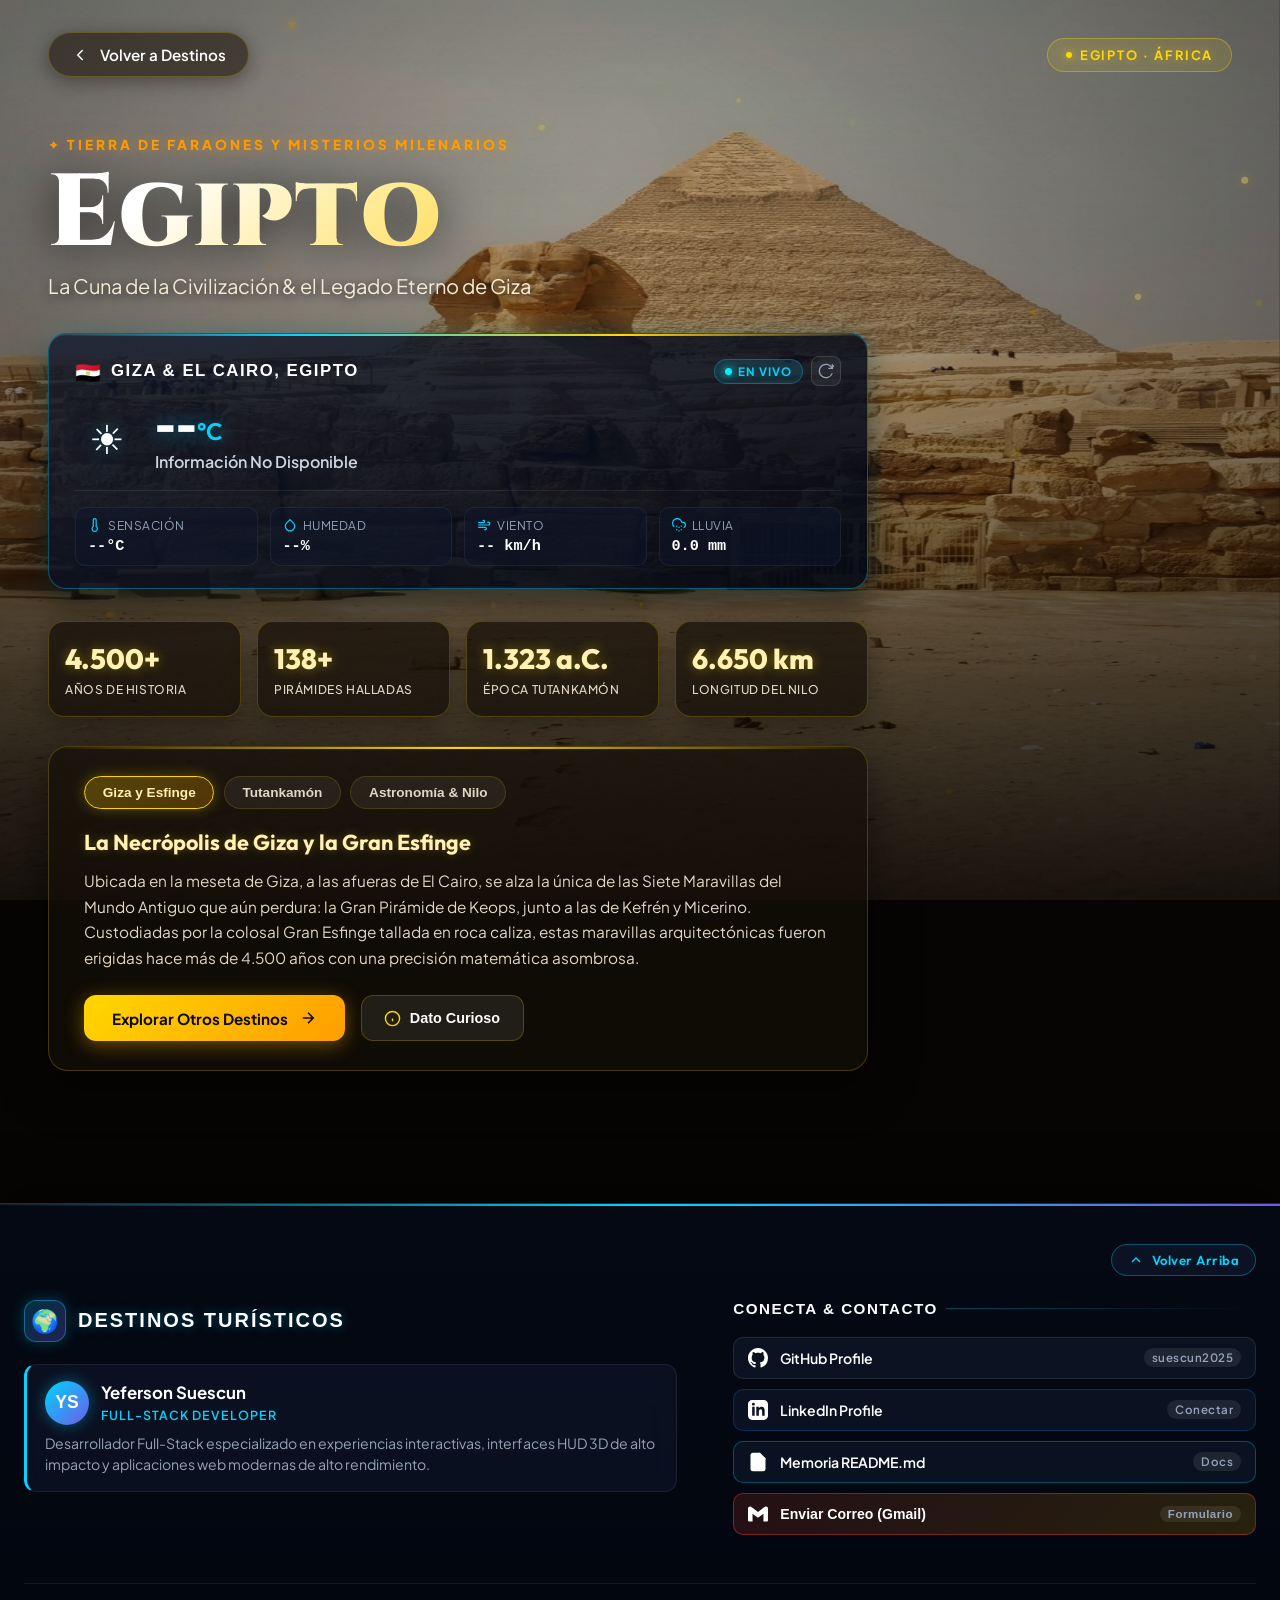
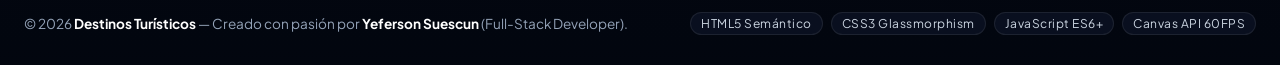
==== commit 98207477: "feat: integrar widget de clima en vivo en tiempo real con Open-Meteo API en todas las regiones" ====
--- a/egipto.html
+++ b/egipto.html
@@ -9,6 +9,7 @@
     <link href="https://fonts.googleapis.com/css2?family=Cinzel:wght@500;700;900&family=Outfit:wght@300;400;600;700;800&family=Plus+Jakarta+Sans:wght@300;400;500;600;700&display=swap" rel="stylesheet">
     <link rel="stylesheet" href="egipto.css">
     <link rel="stylesheet" href="footer.css">
+    <link rel="stylesheet" href="weather.css">
 </head>
 <body>
     <!-- Fondo Panorámico de la Gran Esfinge y Pirámides de Giza con efecto cinematográfico -->
@@ -44,6 +45,68 @@
             <div class="tag-destination">✦ TIERRA DE FARAONES Y MISTERIOS MILENARIOS</div>
             <h1 class="egypt-title">Egipto</h1>
             <p class="egypt-subtitle">La Cuna de la Civilización & el Legado Eterno de Giza</p>
+
+            <!-- Widget de Clima en Vivo con Open-Meteo API -->
+            <div class="weather-widget loading" data-lat="30.0444" data-lon="31.2357" id="egyptWeatherWidget">
+                <div class="weather-header">
+                    <div class="weather-location">
+                        <span class="weather-flag">🇪🇬</span>
+                        <span class="weather-city">Giza & El Cairo, Egipto</span>
+                    </div>
+                    <div style="display: flex; align-items: center; gap: 8px;">
+                        <span class="weather-badge-live">
+                            <span class="live-dot"></span>
+                            <span>En Vivo</span>
+                        </span>
+                        <button type="button" class="weather-refresh-btn" aria-label="Actualizar clima">
+                            <svg viewBox="0 0 24 24" width="16" height="16" fill="none" stroke="currentColor" stroke-width="2">
+                                <path d="M21.5 2v6h-6M21.34 15.57a10 10 0 1 1-.57-8.38l5.67-5.67"/>
+                            </svg>
+                        </button>
+                    </div>
+                </div>
+
+                <div class="weather-main-row">
+                    <div class="weather-primary">
+                        <div class="weather-icon-wrap" aria-hidden="true">☀️</div>
+                        <div class="weather-temp-wrap">
+                            <div class="weather-temp"><span class="weather-temp-value">--</span><span class="weather-temp-unit">°C</span></div>
+                            <span class="weather-condition">Consultando satélite...</span>
+                        </div>
+                    </div>
+                </div>
+
+                <div class="weather-metrics-grid">
+                    <div class="weather-metric-item">
+                        <span class="metric-label">
+                            <svg viewBox="0 0 24 24" fill="none" stroke="currentColor" stroke-width="2"><path d="M14 14.76V3.5a2.5 2.5 0 0 0-5 0v11.26a4.5 4.5 0 1 0 5 0z"/></svg>
+                            Sensación
+                        </span>
+                        <span class="metric-value metric-feels-like">--°C</span>
+                    </div>
+                    <div class="weather-metric-item">
+                        <span class="metric-label">
+                            <svg viewBox="0 0 24 24" fill="none" stroke="currentColor" stroke-width="2"><path d="M12 2.69l5.66 5.66a8 8 0 1 1-11.31 0z"/></svg>
+                            Humedad
+                        </span>
+                        <span class="metric-value metric-humidity">--%</span>
+                    </div>
+                    <div class="weather-metric-item">
+                        <span class="metric-label">
+                            <svg viewBox="0 0 24 24" fill="none" stroke="currentColor" stroke-width="2"><path d="M17.7 7.7a2.5 2.5 0 1 1 1.8 4.3H2M9.6 4.6A2 2 0 1 1 11 8H2M12.6 19.4A2 2 0 1 0 14 16H2"/></svg>
+                            Viento
+                        </span>
+                        <span class="metric-value metric-wind">-- km/h</span>
+                    </div>
+                    <div class="weather-metric-item">
+                        <span class="metric-label">
+                            <svg viewBox="0 0 24 24" fill="none" stroke="currentColor" stroke-width="2"><path d="M8 19v2M8 13v2M16 19v2M16 13v2M12 21v2M12 15v2M20 16.58A5 5 0 0 0 18 7h-1.26A8 8 0 1 0 4 15.25"/></svg>
+                            Lluvia
+                        </span>
+                        <span class="metric-value metric-precip">0.0 mm</span>
+                    </div>
+                </div>
+            </div>
 
             <!-- Cuadrícula de estadísticas históricas -->
             <div class="stats-grid">
@@ -296,5 +359,6 @@
 
     <script src="egipto.js"></script>
     <script src="footer.js"></script>
+    <script src="weather.js"></script>
 </body>
 </html>
--- a/weather.css
+++ b/weather.css
@@ -0,0 +1,247 @@
+/* =========================================================
+   WEATHER HUD WIDGET - DESTINOS TURÍSTICOS
+   Open-Meteo Live API, Glassmorphism & Neon Glow
+   ========================================================= */
+
+.weather-widget {
+    background: linear-gradient(135deg, rgba(10, 20, 42, 0.75) 0%, rgba(4, 9, 22, 0.88) 100%);
+    border: 1px solid rgba(0, 212, 255, 0.35);
+    border-radius: 18px;
+    padding: 22px 26px;
+    margin: 20px 0 32px 0;
+    box-shadow: 0 15px 35px rgba(0, 0, 0, 0.5), inset 0 1px 0 rgba(255, 255, 255, 0.1), 0 0 25px rgba(0, 212, 255, 0.15);
+    backdrop-filter: blur(16px);
+    -webkit-backdrop-filter: blur(16px);
+    color: #ffffff;
+    font-family: 'Plus Jakarta Sans', system-ui, sans-serif;
+    position: relative;
+    overflow: hidden;
+    transition: transform 0.3s cubic-bezier(0.16, 1, 0.3, 1), box-shadow 0.3s ease;
+}
+
+.weather-widget:hover {
+    transform: translateY(-2px);
+    box-shadow: 0 20px 45px rgba(0, 0, 0, 0.6), 0 0 35px rgba(0, 212, 255, 0.25);
+    border-color: rgba(0, 212, 255, 0.6);
+}
+
+/* Línea de Neón Superior en el Widget */
+.weather-widget::before {
+    content: '';
+    position: absolute;
+    top: 0;
+    left: 0;
+    right: 0;
+    height: 2px;
+    background: linear-gradient(90deg, transparent, #00d4ff 30%, #ffd700 70%, transparent);
+}
+
+/* Cabecera del Widget */
+.weather-header {
+    display: flex;
+    justify-content: space-between;
+    align-items: center;
+    margin-bottom: 16px;
+    flex-wrap: wrap;
+    gap: 10px;
+}
+
+.weather-location {
+    display: flex;
+    align-items: center;
+    gap: 10px;
+}
+
+.weather-flag {
+    font-size: 1.3rem;
+}
+
+.weather-city {
+    font-family: 'Orbitron', sans-serif;
+    font-size: 1.05rem;
+    font-weight: 700;
+    letter-spacing: 1.5px;
+    color: #ffffff;
+    text-transform: uppercase;
+}
+
+.weather-badge-live {
+    display: inline-flex;
+    align-items: center;
+    gap: 6px;
+    background: rgba(0, 212, 255, 0.12);
+    border: 1px solid rgba(0, 212, 255, 0.3);
+    padding: 4px 10px;
+    border-radius: 20px;
+    font-size: 0.72rem;
+    font-weight: 700;
+    color: #00d4ff;
+    letter-spacing: 1px;
+    text-transform: uppercase;
+}
+
+.live-dot {
+    width: 7px;
+    height: 7px;
+    border-radius: 50%;
+    background: #00f0ff;
+    box-shadow: 0 0 8px #00f0ff;
+    animation: livePulse 1.8s infinite;
+}
+
+@keyframes livePulse {
+    0%, 100% { transform: scale(1); opacity: 1; }
+    50% { transform: scale(1.4); opacity: 0.4; }
+}
+
+.weather-refresh-btn {
+    background: rgba(255, 255, 255, 0.06);
+    border: 1px solid rgba(255, 255, 255, 0.12);
+    border-radius: 8px;
+    padding: 6px;
+    color: #94a3b8;
+    cursor: pointer;
+    display: inline-flex;
+    align-items: center;
+    justify-content: center;
+    transition: all 0.25s ease;
+}
+
+.weather-refresh-btn:hover {
+    color: #00d4ff;
+    border-color: #00d4ff;
+    background: rgba(0, 212, 255, 0.15);
+    box-shadow: 0 0 12px rgba(0, 212, 255, 0.3);
+    transform: rotate(180deg);
+}
+
+/* Cuerpo Principal del Clima */
+.weather-main-row {
+    display: flex;
+    align-items: center;
+    justify-content: space-between;
+    gap: 20px;
+    margin-bottom: 18px;
+    flex-wrap: wrap;
+}
+
+.weather-primary {
+    display: flex;
+    align-items: center;
+    gap: 16px;
+}
+
+.weather-icon-wrap {
+    width: 64px;
+    height: 64px;
+    display: flex;
+    align-items: center;
+    justify-content: center;
+    font-size: 2.5rem;
+    filter: drop-shadow(0 0 10px rgba(0, 212, 255, 0.4));
+    animation: floatSlow 4s ease-in-out infinite;
+}
+
+@keyframes floatSlow {
+    0%, 100% { transform: translateY(0); }
+    50% { transform: translateY(-4px); }
+}
+
+.weather-temp-wrap {
+    display: flex;
+    flex-direction: column;
+}
+
+.weather-temp {
+    font-family: 'Outfit', sans-serif;
+    font-size: 2.8rem;
+    font-weight: 800;
+    line-height: 1;
+    color: #ffffff;
+    text-shadow: 0 0 20px rgba(0, 212, 255, 0.6);
+}
+
+.weather-temp-unit {
+    font-size: 1.5rem;
+    color: #00d4ff;
+    font-weight: 600;
+}
+
+.weather-condition {
+    color: #cbd5e1;
+    font-size: 1rem;
+    font-weight: 600;
+    margin-top: 4px;
+    text-transform: capitalize;
+}
+
+/* Métricas Secundarias en Rejilla */
+.weather-metrics-grid {
+    display: grid;
+    grid-template-columns: repeat(4, 1fr);
+    gap: 12px;
+    padding-top: 16px;
+    border-top: 1px solid rgba(255, 255, 255, 0.08);
+}
+
+@media (max-width: 640px) {
+    .weather-metrics-grid {
+        grid-template-columns: repeat(2, 1fr);
+        gap: 10px;
+    }
+}
+
+.weather-metric-item {
+    background: rgba(15, 23, 42, 0.55);
+    border: 1px solid rgba(255, 255, 255, 0.06);
+    border-radius: 10px;
+    padding: 10px 12px;
+    display: flex;
+    flex-direction: column;
+    gap: 4px;
+    transition: all 0.2s ease;
+}
+
+.weather-metric-item:hover {
+    border-color: rgba(0, 212, 255, 0.3);
+    background: rgba(0, 212, 255, 0.06);
+}
+
+.metric-label {
+    display: flex;
+    align-items: center;
+    gap: 6px;
+    font-size: 0.75rem;
+    color: #94a3b8;
+    text-transform: uppercase;
+    letter-spacing: 0.5px;
+}
+
+.metric-label svg {
+    width: 14px;
+    height: 14px;
+    color: #00d4ff;
+}
+
+.metric-value {
+    font-family: 'Orbitron', monospace;
+    font-size: 0.95rem;
+    font-weight: 700;
+    color: #ffffff;
+}
+
+/* Estado de Carga (Loading Shimmer) */
+.weather-widget.loading .weather-temp,
+.weather-widget.loading .weather-condition,
+.weather-widget.loading .metric-value {
+    color: transparent;
+    background: linear-gradient(90deg, rgba(255, 255, 255, 0.1) 25%, rgba(0, 212, 255, 0.25) 50%, rgba(255, 255, 255, 0.1) 75%);
+    background-size: 200% 100%;
+    animation: shimmer 1.5s infinite;
+    border-radius: 4px;
+}
+
+@keyframes shimmer {
+    0% { background-position: -200% 0; }
+    100% { background-position: 200% 0; }
+}
